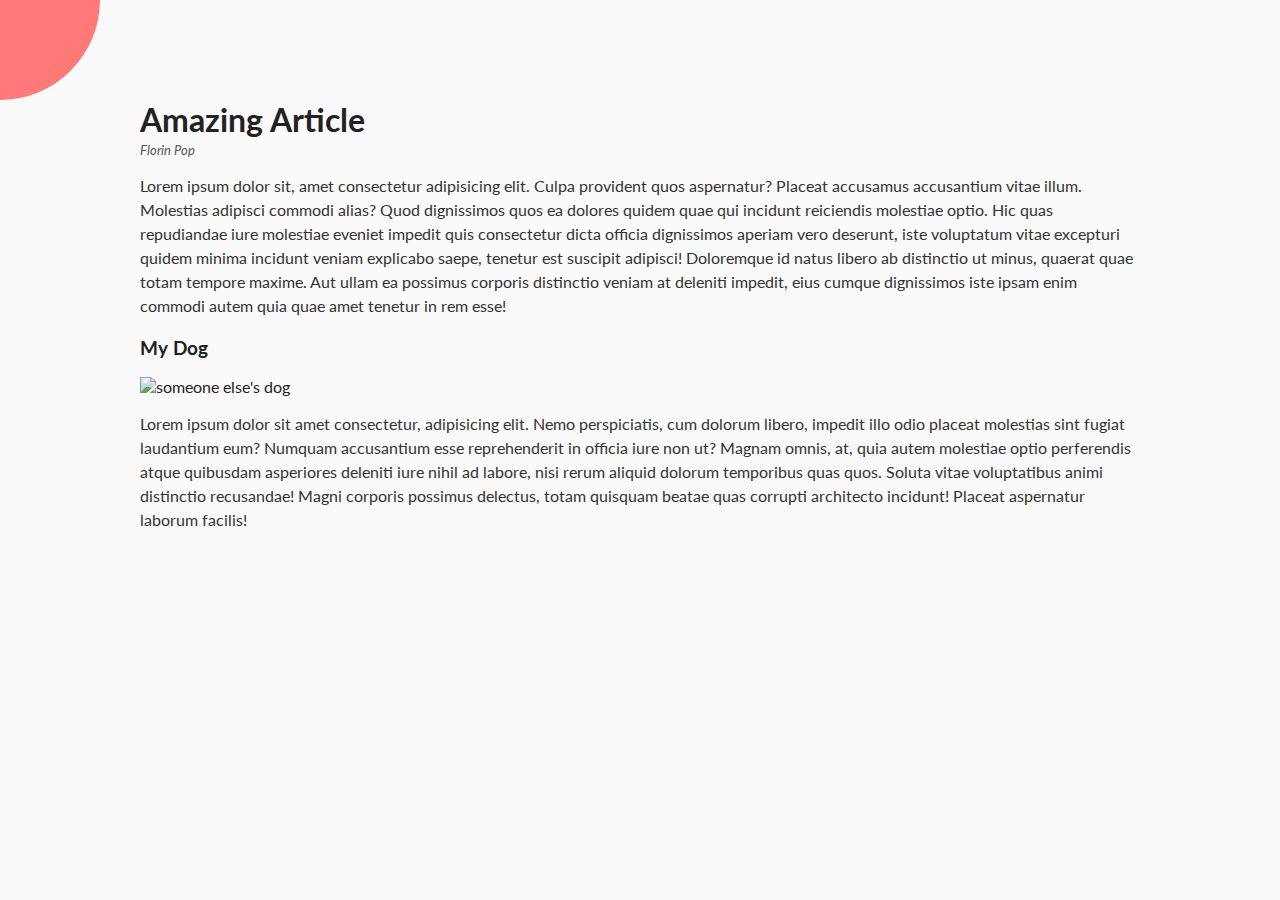
==== index.html @ 426e3f1f "initial commit" ====
<!DOCTYPE html>
<html lang="en">
<head>
    <meta charset="UTF-8">
    <meta http-equiv="X-UA-Compatible" content="IE=edge">
    <meta name="viewport" content="width=device-width, initial-scale=1.0">
    <link rel="stylesheet" href="https://cdnjs.cloudflare.com/ajax/libs/font-awesome/5.15.2/css/all.min.css" integrity="sha512-HK5fgLBL+xu6dm/Ii3z4xhlSUyZgTT9tuc/hSrtw6uzJOvgRr2a9jyxxT1ely+B+xFAmJKVSTbpM/CuL7qxO8w==" crossorigin="anonymous" />
    <link rel="stylesheet" href="style.css">
    <title>Rotating Navigation</title>
</head>
<body>
    <div class="container">
        <div class="circle-container">
            <div class="circle">
                <button id="close">
                    <i class="fas fa-times"></i>
                </button>
                <button id="open">
                    <i class="fas fa-bars"></i>
                </button>
            </div>
        </div>
        <div class="content">
            <h1>Amazing Article</h1>
            <small>Florin Pop</small>
            <p>Lorem ipsum dolor sit, amet consectetur adipisicing elit. Culpa provident quos aspernatur? Placeat accusamus accusantium vitae illum. Molestias adipisci commodi alias? Quod dignissimos quos ea dolores quidem quae qui incidunt reiciendis molestiae optio. Hic quas repudiandae iure molestiae eveniet impedit quis consectetur dicta officia dignissimos aperiam vero deserunt, iste voluptatum vitae excepturi quidem minima incidunt veniam explicabo saepe, tenetur est suscipit adipisci! Doloremque id natus libero ab distinctio ut minus, quaerat quae totam tempore maxime. Aut ullam ea possimus corporis distinctio veniam at deleniti impedit, eius cumque dignissimos iste ipsam enim commodi autem quia quae amet tenetur in rem esse!</p>
            <h3>My Dog</h3>
            <img src="https://images.unsplash.com/photo-1505628346881-b72b27e84530?ixid=MXwxMjA3fDB8MHxwaG90by1wYWdlfHx8fGVufDB8fHw%3D&ixlib=rb-1.2.1&auto=format&fit=crop&w=634&q=80" alt="someone else's dog">
            <p>Lorem ipsum dolor sit amet consectetur, adipisicing elit. Nemo perspiciatis, cum dolorum libero, impedit illo odio placeat molestias sint fugiat laudantium eum? Numquam accusantium esse reprehenderit in officia iure non ut? Magnam omnis, at, quia autem molestiae optio perferendis atque quibusdam asperiores deleniti iure nihil ad labore, nisi rerum aliquid dolorum temporibus quas quos. Soluta vitae voluptatibus animi distinctio recusandae! Magni corporis possimus delectus, totam quisquam beatae quas corrupti architecto incidunt! Placeat aspernatur laborum facilis!</p>
        </div>
    </div>
    <nav>
        <ul>
            <li><i class="fas fa-home"></i>Home</li>
            <li><i class="fas fa-user-alt"></i>About</li>
            <li><i class="fas fa-envelope"></i>Contact</li>
        </ul>
    </nav>

    <script src="script.js"></script>
</body>
</html>
---- style.css ----
@import url('https://fonts.googleapis.com/css?family=Lato&display=swap');

* {
    box-sizing: border-box;
}

body {
    font-family: 'Lato', sans-serif;
    background-color: #333;
    color: #222;
    overflow-x: hidden;
    margin: 0;

}

.container {
    background-color: #fafafa;
    transform-origin: top left;
    transition: transform 0.5s linear;
    width: 100vw;
    min-height: 100vh;
    padding: 50px;
}

.container.show-nav {
    transform: rotate(-20deg);
}

.circle-container {
    position: fixed;
    top: -100px;
    left: -100px;

}

.circle {
    background-color: #ff7979;
    height: 200px;
    width: 200px;
    border-radius: 50%;
    position: relative;
    transition: transform 0.5s linear;
}

.container.show-nav .circle {
    transform: rotate(-70deg);

}

.circle button {
    cursor: pointer;
    position: absolute;
    top: 50%;
    left: 50%;
    height: 100px;
    background: transparent;
    border: 0;
    font-size: 26px;
    color: #fff;
}

.circle button:focus {
    outline: none;
}

.circle button#open {
    left: 60%;
}

.circle button#close {
    top: 60%;
    transform: rotate(90deg);
    transform-origin: top left;
}

    .container.show-nav + nav li {
        transform: translateX(0);
        transition-delay: 0.3s;
    }

nav {
    position: fixed;
    bottom: 40px;
    left: 0;
    z-index: 100;
}

nav ul {
    list-style-type: none;
    padding-left: 30px;

}

nav ul li {
    text-transform: uppercase;
    color: #fff;
    margin: 40px 0;
    transform: translateX(-100%);
    transition: transform 0.4s ease-in;
}

nav ul li i {
    font-size: 20px;
    margin-right: 10px;
}

nav ul li + li {
    margin-left: 15px;
    transform: translateX(-150%);
}

nav ul li + li + li{
    margin-left: 30px ;
    transform: translateX(-200%);
}

.content img {
    max-width: 100%;
}

.content {
    max-width: 1000px;
    margin: 50px auto;

}

.content h1 {
    margin: 0;
}

.content small {
    color: #555;
    font-style: italic;

}

.content p {
    color: #333;
    line-height: 1.5;
}
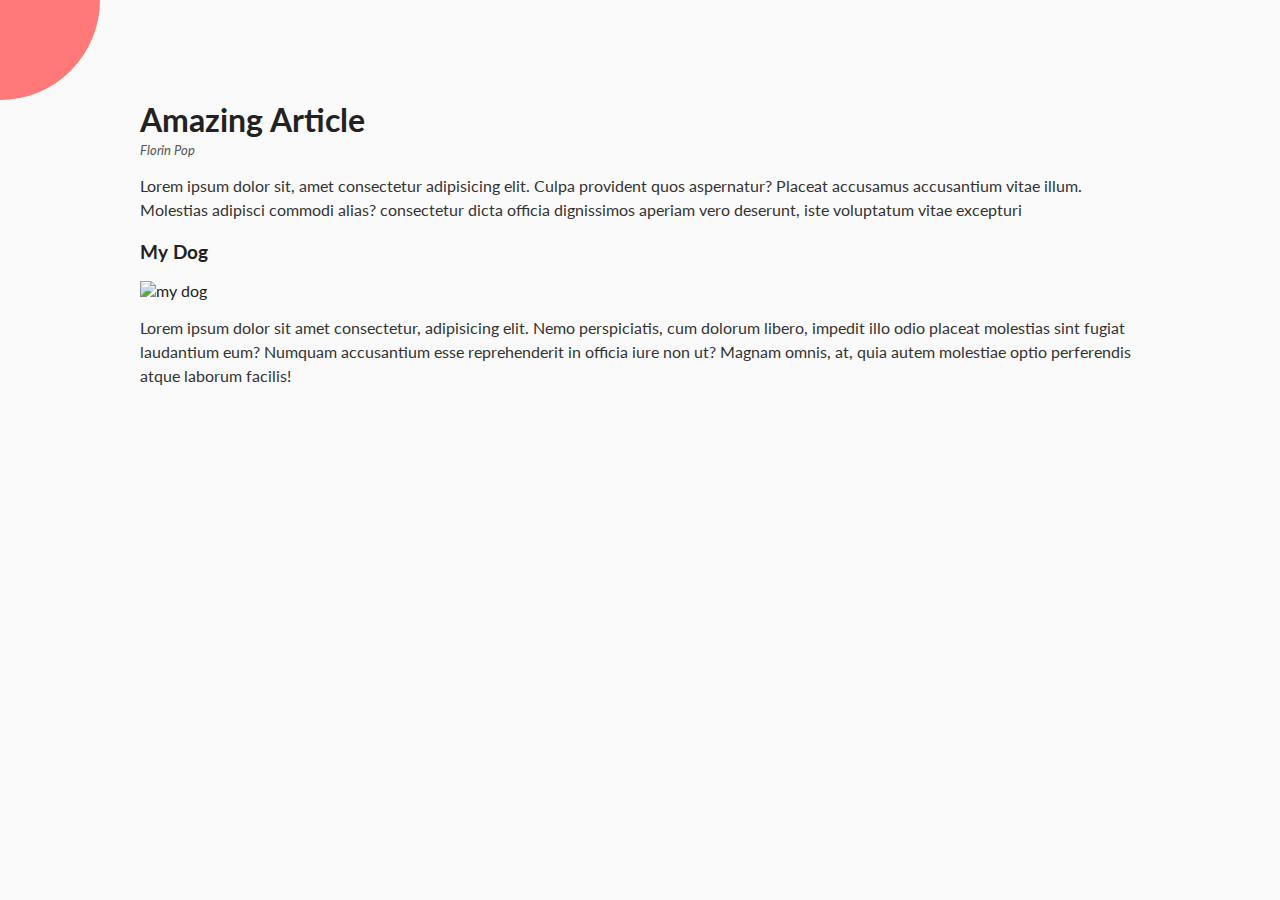
==== commit 11853edf: "changed image to eleanor's image" ====
--- a/index.html
+++ b/index.html
@@ -23,10 +23,10 @@
         <div class="content">
             <h1>Amazing Article</h1>
             <small>Florin Pop</small>
-            <p>Lorem ipsum dolor sit, amet consectetur adipisicing elit. Culpa provident quos aspernatur? Placeat accusamus accusantium vitae illum. Molestias adipisci commodi alias? Quod dignissimos quos ea dolores quidem quae qui incidunt reiciendis molestiae optio. Hic quas repudiandae iure molestiae eveniet impedit quis consectetur dicta officia dignissimos aperiam vero deserunt, iste voluptatum vitae excepturi quidem minima incidunt veniam explicabo saepe, tenetur est suscipit adipisci! Doloremque id natus libero ab distinctio ut minus, quaerat quae totam tempore maxime. Aut ullam ea possimus corporis distinctio veniam at deleniti impedit, eius cumque dignissimos iste ipsam enim commodi autem quia quae amet tenetur in rem esse!</p>
+            <p>Lorem ipsum dolor sit, amet consectetur adipisicing elit. Culpa provident quos aspernatur? Placeat accusamus accusantium vitae illum. Molestias adipisci commodi alias?  consectetur dicta officia dignissimos aperiam vero deserunt, iste voluptatum vitae excepturi </p>
             <h3>My Dog</h3>
-            <img src="https://images.unsplash.com/photo-1505628346881-b72b27e84530?ixid=MXwxMjA3fDB8MHxwaG90by1wYWdlfHx8fGVufDB8fHw%3D&ixlib=rb-1.2.1&auto=format&fit=crop&w=634&q=80" alt="someone else's dog">
-            <p>Lorem ipsum dolor sit amet consectetur, adipisicing elit. Nemo perspiciatis, cum dolorum libero, impedit illo odio placeat molestias sint fugiat laudantium eum? Numquam accusantium esse reprehenderit in officia iure non ut? Magnam omnis, at, quia autem molestiae optio perferendis atque quibusdam asperiores deleniti iure nihil ad labore, nisi rerum aliquid dolorum temporibus quas quos. Soluta vitae voluptatibus animi distinctio recusandae! Magni corporis possimus delectus, totam quisquam beatae quas corrupti architecto incidunt! Placeat aspernatur laborum facilis!</p>
+            <img src="20200607_111124.jpg" alt="my dog">
+            <p>Lorem ipsum dolor sit amet consectetur, adipisicing elit. Nemo perspiciatis, cum dolorum libero, impedit illo odio placeat molestias sint fugiat laudantium eum? Numquam accusantium esse reprehenderit in officia iure non ut? Magnam omnis, at, quia autem molestiae optio perferendis atque laborum facilis!</p>
         </div>
     </div>
     <nav>
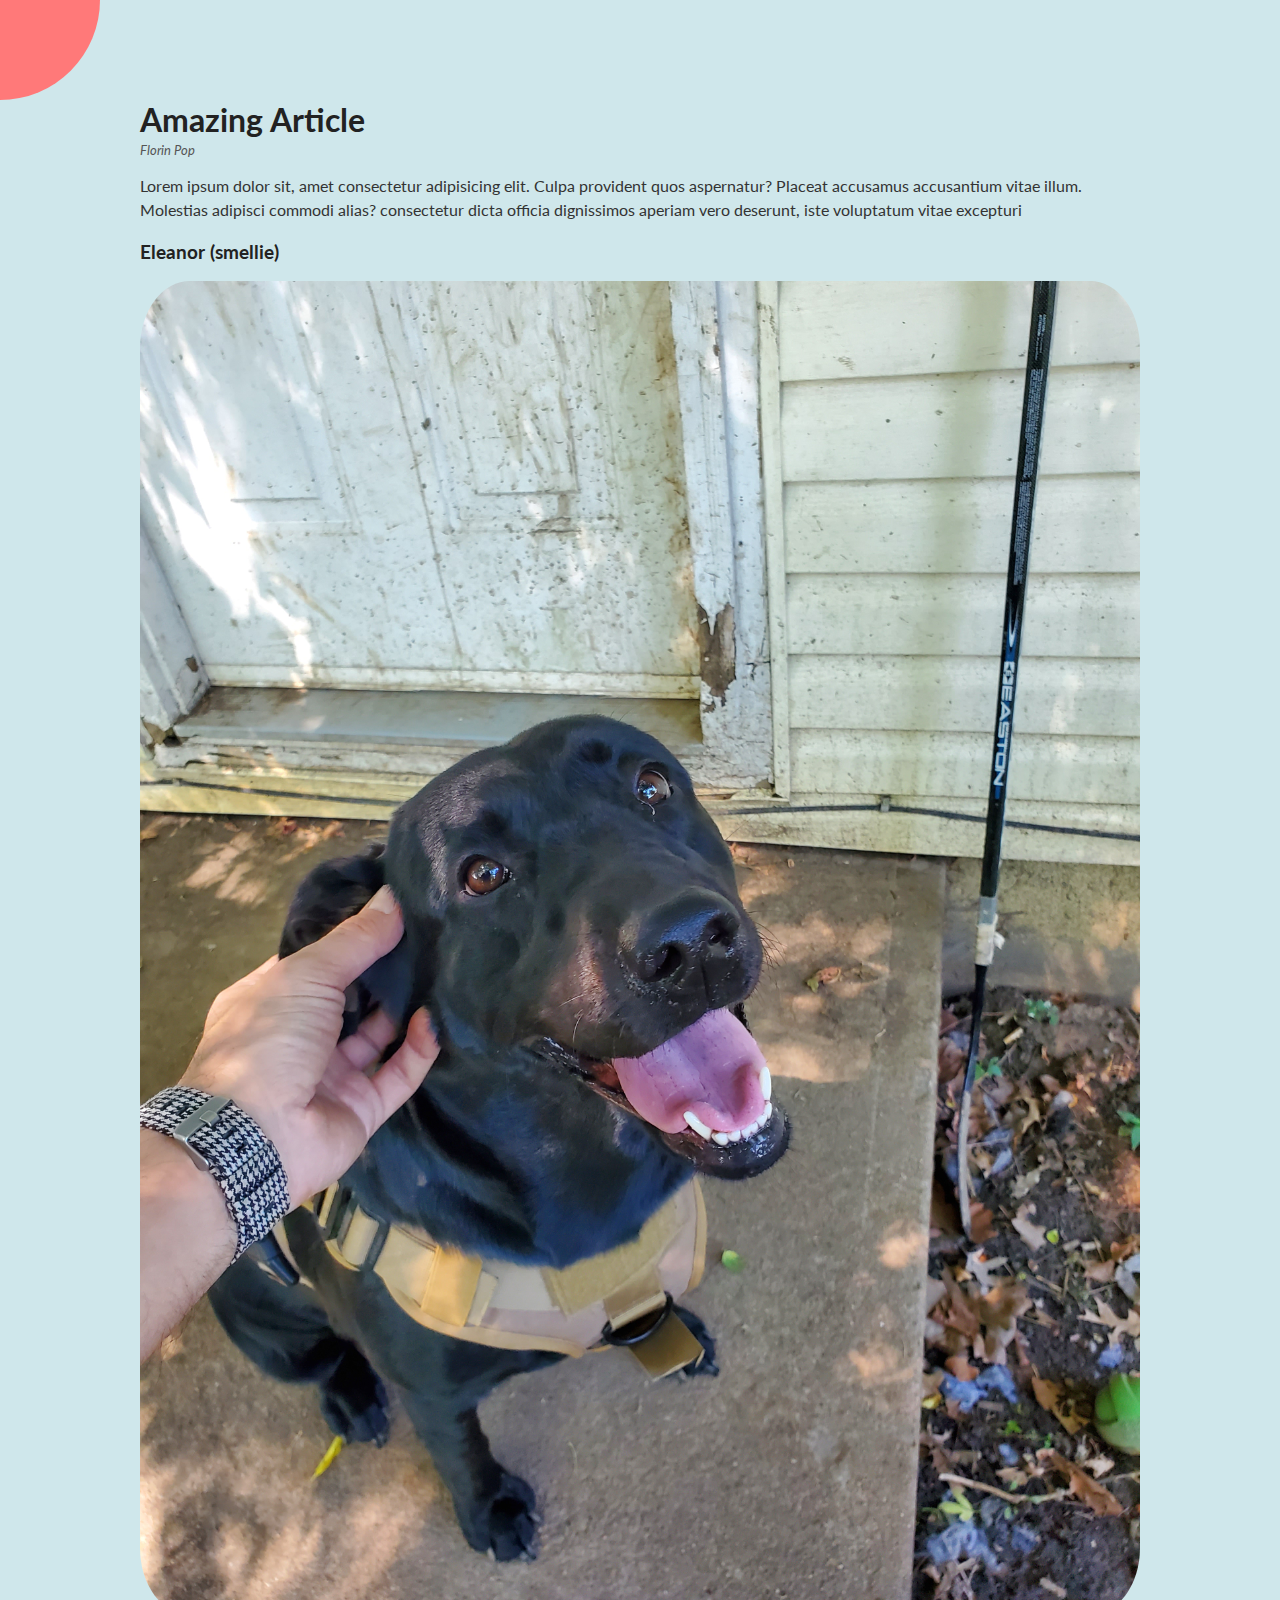
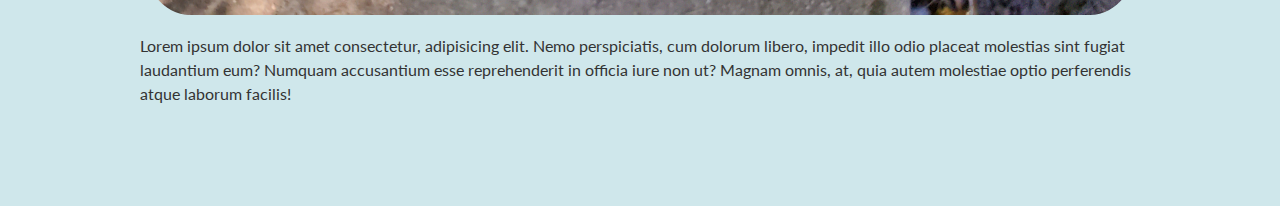
==== commit 383d8498: "cha cha cha cha changes" ====
--- a/index.html
+++ b/index.html
@@ -24,7 +24,7 @@
             <h1>Amazing Article</h1>
             <small>Florin Pop</small>
             <p>Lorem ipsum dolor sit, amet consectetur adipisicing elit. Culpa provident quos aspernatur? Placeat accusamus accusantium vitae illum. Molestias adipisci commodi alias?  consectetur dicta officia dignissimos aperiam vero deserunt, iste voluptatum vitae excepturi </p>
-            <h3>My Dog</h3>
+            <h3>Eleanor (smellie)</h3>
             <img src="20200607_111124.jpg" alt="my dog">
             <p>Lorem ipsum dolor sit amet consectetur, adipisicing elit. Nemo perspiciatis, cum dolorum libero, impedit illo odio placeat molestias sint fugiat laudantium eum? Numquam accusantium esse reprehenderit in officia iure non ut? Magnam omnis, at, quia autem molestiae optio perferendis atque laborum facilis!</p>
         </div>
--- a/style.css
+++ b/style.css
@@ -6,7 +6,7 @@
 
 body {
     font-family: 'Lato', sans-serif;
-    background-color: #333;
+    background-color: #317480;
     color: #222;
     overflow-x: hidden;
     margin: 0;
@@ -14,7 +14,7 @@
 }
 
 .container {
-    background-color: #fafafa;
+    background-color: #cfe7eb;
     transform-origin: top left;
     transition: transform 0.5s linear;
     width: 100vw;
@@ -116,6 +116,7 @@
 
 .content img {
     max-width: 100%;
+    border-radius: 5%;
 }
 
 .content {
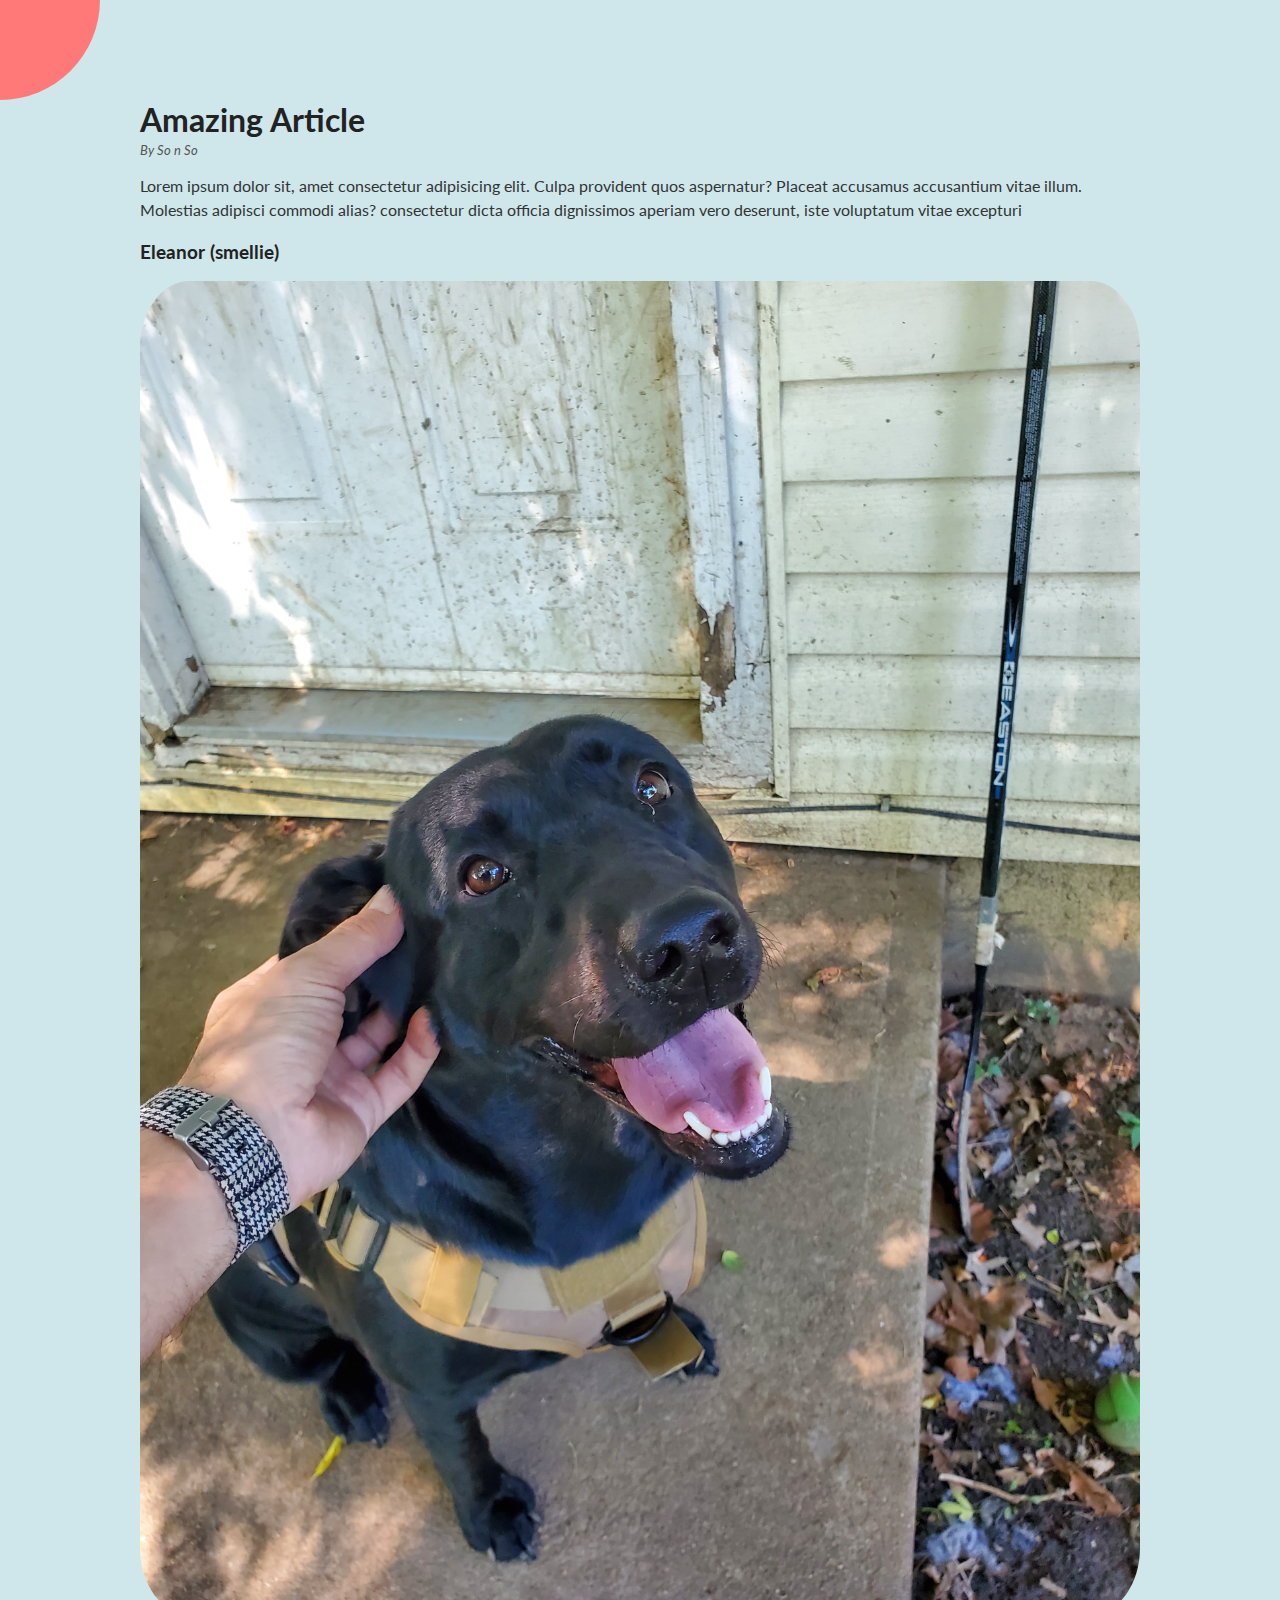
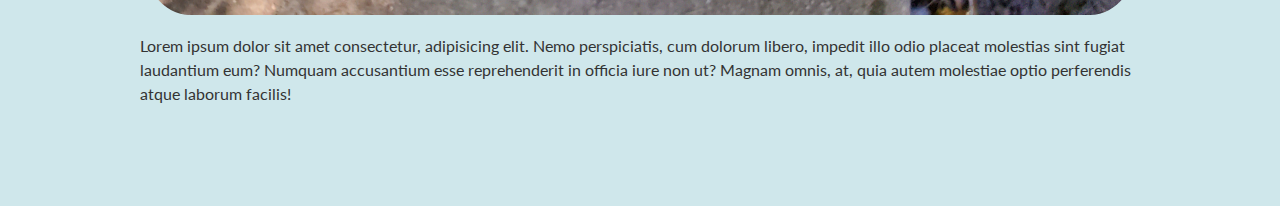
==== commit 91fbb3a4: "using for class project" ====
--- a/index.html
+++ b/index.html
@@ -6,7 +6,7 @@
     <meta name="viewport" content="width=device-width, initial-scale=1.0">
     <link rel="stylesheet" href="https://cdnjs.cloudflare.com/ajax/libs/font-awesome/5.15.2/css/all.min.css" integrity="sha512-HK5fgLBL+xu6dm/Ii3z4xhlSUyZgTT9tuc/hSrtw6uzJOvgRr2a9jyxxT1ely+B+xFAmJKVSTbpM/CuL7qxO8w==" crossorigin="anonymous" />
     <link rel="stylesheet" href="style.css">
-    <title>Rotating Navigation</title>
+    <title>Name of Page</title>
 </head>
 <body>
     <div class="container">
@@ -22,7 +22,7 @@
         </div>
         <div class="content">
             <h1>Amazing Article</h1>
-            <small>Florin Pop</small>
+            <small>By So n So</small>
             <p>Lorem ipsum dolor sit, amet consectetur adipisicing elit. Culpa provident quos aspernatur? Placeat accusamus accusantium vitae illum. Molestias adipisci commodi alias?  consectetur dicta officia dignissimos aperiam vero deserunt, iste voluptatum vitae excepturi </p>
             <h3>Eleanor (smellie)</h3>
             <img src="20200607_111124.jpg" alt="my dog">
@@ -31,9 +31,9 @@
     </div>
     <nav>
         <ul>
-            <li><i class="fas fa-home"></i>Home</li>
-            <li><i class="fas fa-user-alt"></i>About</li>
-            <li><i class="fas fa-envelope"></i>Contact</li>
+            <li><i class="fas fa-home"></i><a href="#">Home</a></li>
+            <li><i class="fas fa-user-alt"><a href="about.html">About</a></i></li>
+            <li><i class="fas fa-envelope"><a href="contact.html">Contact</a></i></li>
         </ul>
     </nav>
 
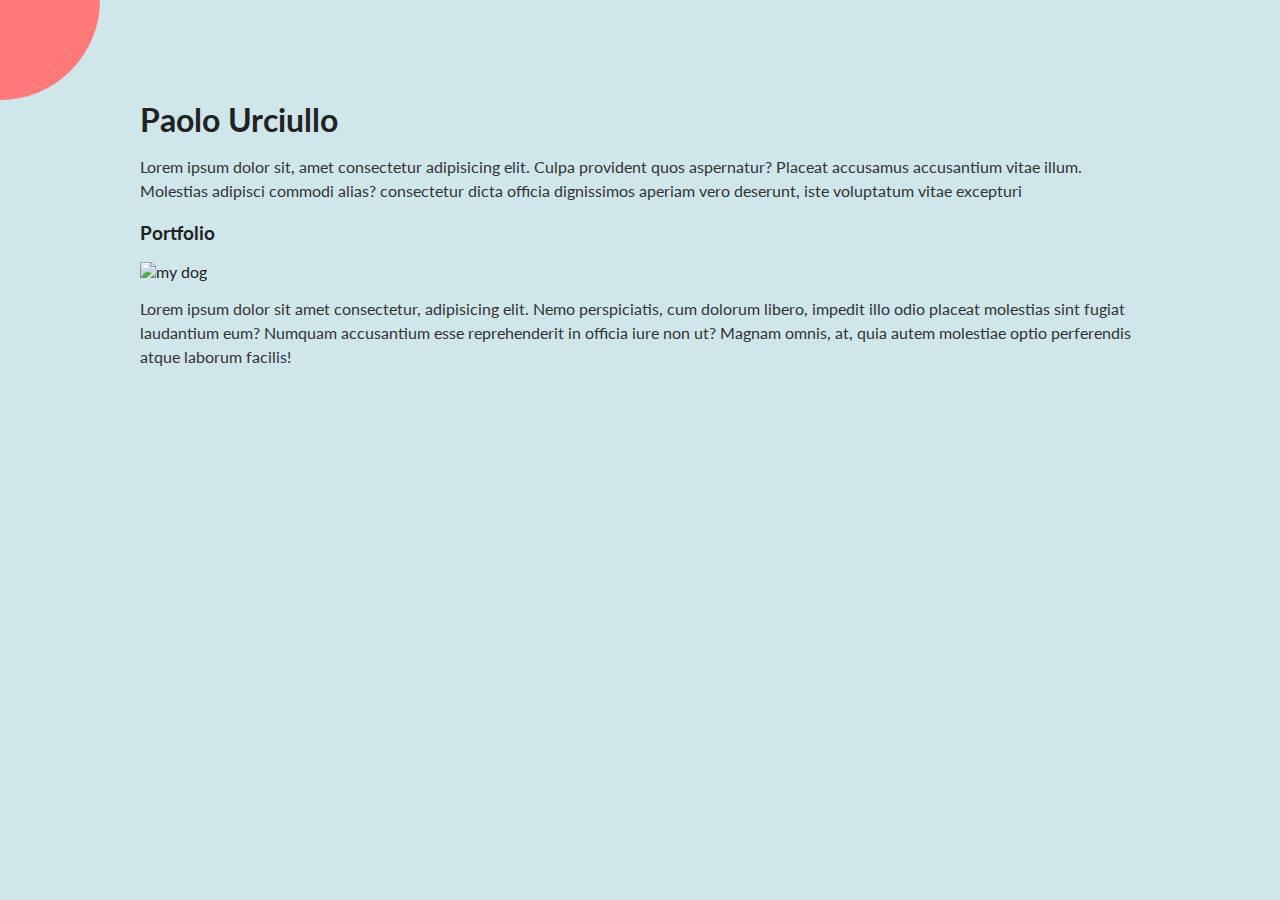
==== commit e54519ee: "fix html escape character" ====
--- a/index.html
+++ b/index.html
@@ -21,11 +21,11 @@
             </div>
         </div>
         <div class="content">
-            <h1>Amazing Article</h1>
-            <small>By So n So</small>
+            <h1>Paolo Urciullo</h1>
+            <!-- <small>By So n So</small> -->
             <p>Lorem ipsum dolor sit, amet consectetur adipisicing elit. Culpa provident quos aspernatur? Placeat accusamus accusantium vitae illum. Molestias adipisci commodi alias?  consectetur dicta officia dignissimos aperiam vero deserunt, iste voluptatum vitae excepturi </p>
-            <h3>Eleanor (smellie)</h3>
-            <img src="20200607_111124.jpg" alt="my dog">
+            <h3>Portfolio</h3>
+            <img src="https://thumbs.dreamstime.com/b/html-css-js-icon-set-web-development-logo-icon-set-html-css-javascript-programming-symbol-html-css-js-icon-set-web-178080904.jpg" alt="my dog">
             <p>Lorem ipsum dolor sit amet consectetur, adipisicing elit. Nemo perspiciatis, cum dolorum libero, impedit illo odio placeat molestias sint fugiat laudantium eum? Numquam accusantium esse reprehenderit in officia iure non ut? Magnam omnis, at, quia autem molestiae optio perferendis atque laborum facilis!</p>
         </div>
     </div>
